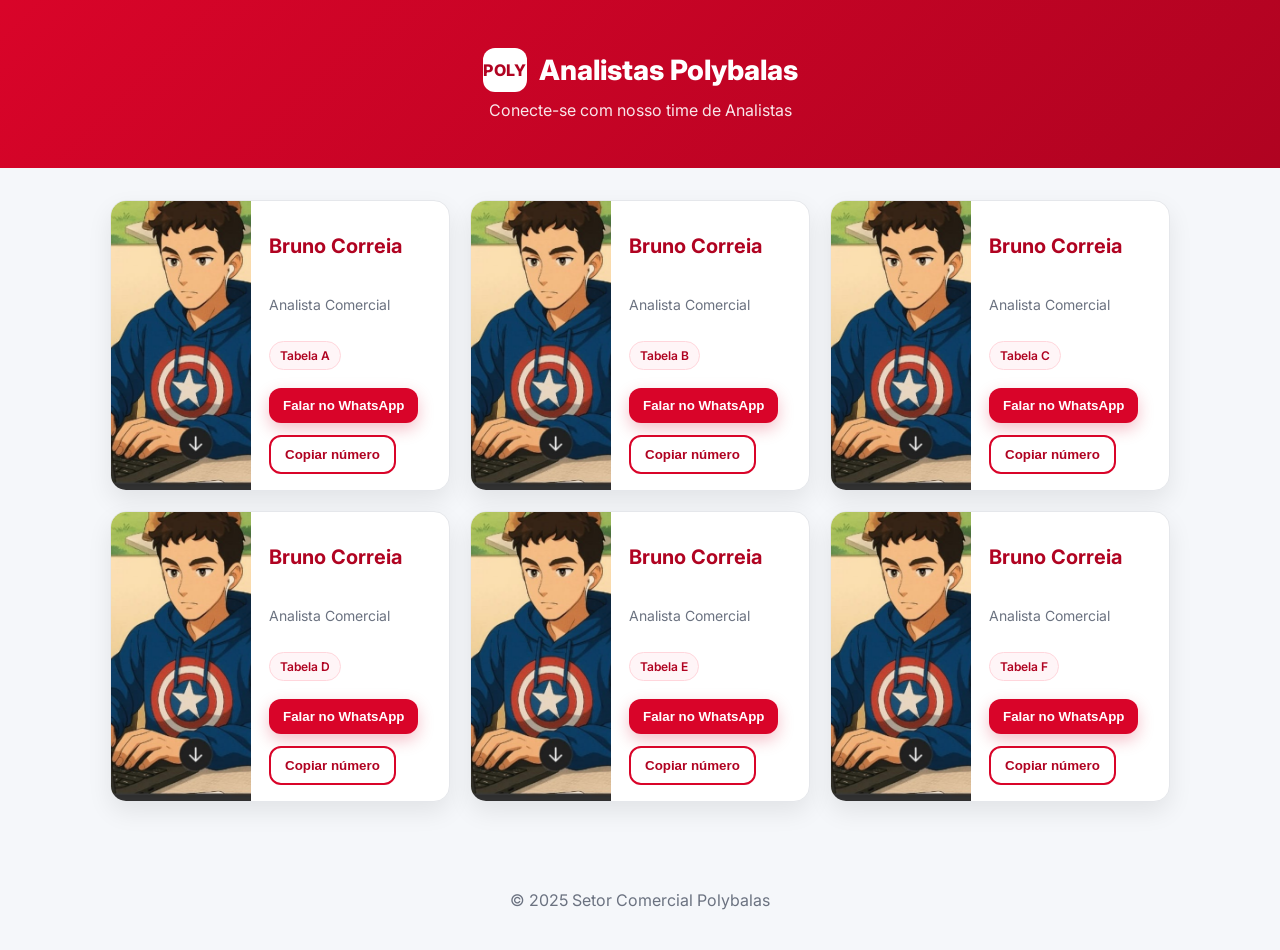
==== index.html @ 0371ad16 "projeto base" ====
<!DOCTYPE html>
<html lang="pt-BR">
<head>
  <meta charset="UTF-8" />
  <meta name="viewport" content="width=device-width, initial-scale=1" />
  <title>Analistas Comerciais</title>
  <link rel="stylesheet" href="styles.css" />
  <link rel="preconnect" href="https://fonts.googleapis.com">
  <link href="https://fonts.googleapis.com/css2?family=Inter:wght@400;600;700&display=swap" rel="stylesheet">
</head>
<body>
  <header class="header">
    <div class="brand">
      <span class="logo">POLY</span>
      <h1>Analistas Polybalas</h1>
    </div>
    <p class="subtitle">Conecte-se com nosso time de Analistas</p>
  </header>

  <main class="container">
    <section class="grid" id="analystsGrid">
      <!-- Cards gerados via JavaScript -->
    </section>
  </main>

  <footer class="footer">
    <p>© 2025 Setor Comercial Polybalas</p>
  </footer>

  <script src="script.js"></script>
</body>
</html>
---- styles.css ----
:root {
  --red-600: #d90429;
  --red-700: #b00321;
  --red-50: #fff5f7;
  --white: #ffffff;
  --gray-100: #f5f7fa;
  --gray-300: #e5e7eb;
  --gray-700: #374151;
  --shadow: 0 10px 25px rgba(0,0,0,0.08);
}

* { box-sizing: border-box; }
html, body { margin: 0; padding: 0; font-family: 'Inter', system-ui, -apple-system, Segoe UI, Roboto, sans-serif; color: var(--gray-700); background: var(--gray-100); }

.header {
  background: linear-gradient(135deg, var(--red-600), var(--red-700));
  color: var(--white);
  padding: 48px 24px;
  text-align: center;
}

.brand {
  display: inline-flex;
  align-items: center;
  gap: 12px;
  justify-content: center;
}

.logo {
  display: inline-grid;
  place-items: center;
  width: 44px;
  height: 44px;
  border-radius: 12px;
  background: var(--white);
  color: var(--red-700);
  font-weight: 800;
  letter-spacing: 0.5px;
}

.header h1 {
  margin: 0;
  font-size: 28px;
  font-weight: 800;
}

.subtitle {
  margin: 8px 0 0;
  opacity: 0.9;
}

.container {
  max-width: 1100px;
  margin: 0 auto;
  padding: 32px 20px 48px;
}

.grid {
  display: grid;
  grid-template-columns: repeat(12, 1fr);
  gap: 20px;
}

.card {
  grid-column: span 12;
  background: var(--white);
  border-radius: 16px;
  box-shadow: var(--shadow);
  overflow: hidden;
  display: grid;
  grid-template-columns: 140px 1fr;
  min-height: 160px;
  border: 1px solid var(--gray-300);
}

.card__image {
  width: 100%;
  height: 100%;
  object-fit: cover;
  background: var(--red-50);
}

.card__body {
  padding: 16px 18px;
  display: grid;
  grid-template-rows: auto auto 1fr auto;
  gap: 8px;
}

.card__name {
  font-size: 20px;
  font-weight: 700;
  color: var(--red-700);
}

.card__role {
  font-size: 14px;
  color: #6b7280;
}

.card__meta {
  display: flex;
  gap: 12px;
  flex-wrap: wrap;
  margin-top: 6px;
}

.badge {
  background: var(--red-50);
  color: var(--red-700);
  border: 1px solid #ffd6dc;
  padding: 6px 10px;
  border-radius: 999px;
  font-size: 12px;
  font-weight: 600;
}

.card__actions {
  margin-top: 10px;
  display: flex;
  gap: 12px;
  flex-wrap: wrap;
}

.btn {
  appearance: none;
  border: none;
  border-radius: 12px;
  padding: 10px 14px;
  font-weight: 700;
  cursor: pointer;
  transition: transform 0.08s ease, box-shadow 0.2s ease, background 0.2s ease;
}

.btn--whatsapp {
  background: var(--red-600);
  color: var(--white);
  box-shadow: 0 6px 16px rgba(217, 4, 41, 0.25);
}

.btn--whatsapp:hover {
  background: var(--red-700);
  transform: translateY(-1px);
}

.btn--outline {
  background: var(--white);
  color: var(--red-700);
  border: 2px solid var(--red-600);
}

.btn--outline:hover {
  background: var(--red-50);
}

.footer {
  text-align: center;
  padding: 24px;
  color: #6b7280;
}

/* Responsividade */
@media (min-width: 640px) {
  .card { grid-column: span 6; }
}

@media (min-width: 960px) {
  .card { grid-column: span 4; }
}
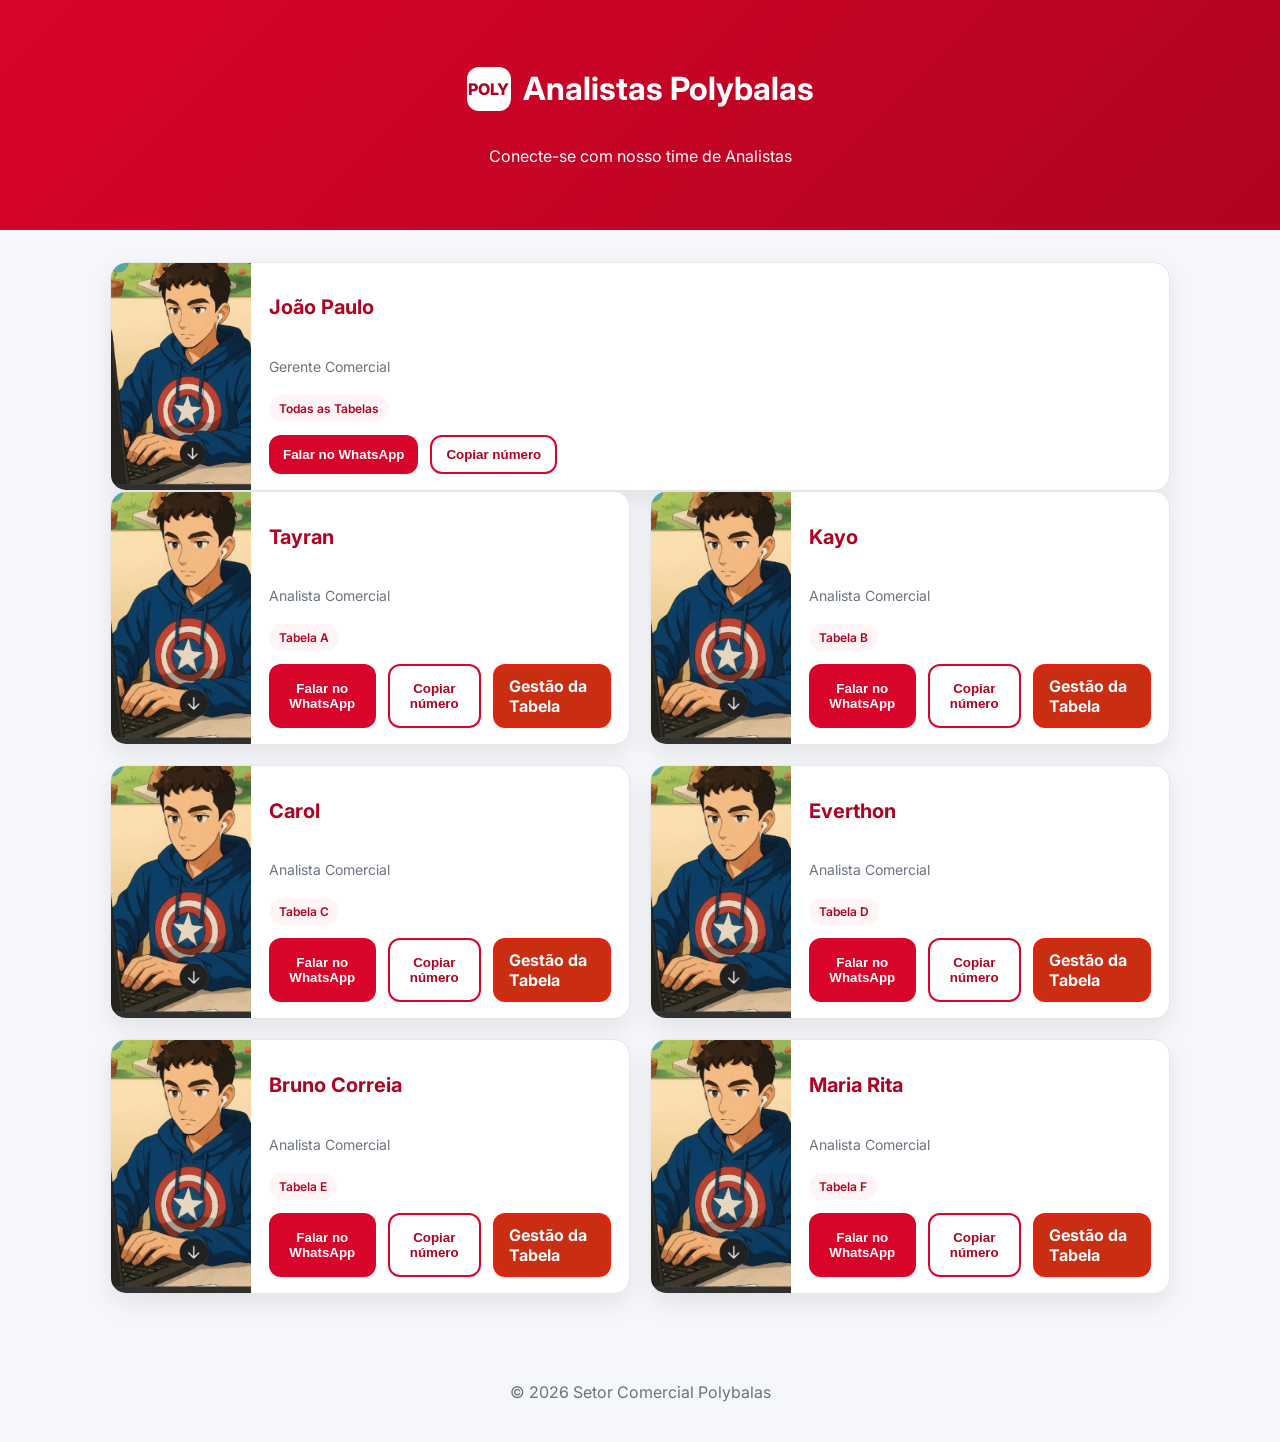
==== commit 993925b3: "pagigina gestores criada" ====
--- a/index.html
+++ b/index.html
@@ -16,15 +16,22 @@
     </div>
     <p class="subtitle">Conecte-se com nosso time de Analistas</p>
   </header>
+  
 
   <main class="container">
+
+
+    <!-- Card do Gerente -->
+    <section id="managerSection"></section>
+
+<!-- Cards dos Analistas -->
     <section class="grid" id="analystsGrid">
       <!-- Cards gerados via JavaScript -->
     </section>
   </main>
 
   <footer class="footer">
-    <p>© 2025 Setor Comercial Polybalas</p>
+    <p>© 2026 Setor Comercial Polybalas</p>
   </footer>
 
   <script src="script.js"></script>
--- a/styles.css
+++ b/styles.css
@@ -10,7 +10,13 @@
 }
 
 * { box-sizing: border-box; }
-html, body { margin: 0; padding: 0; font-family: 'Inter', system-ui, -apple-system, Segoe UI, Roboto, sans-serif; color: var(--gray-700); background: var(--gray-100); }
+
+html, body {
+  margin: 0;
+  font-family: 'Inter', system-ui, sans-serif;
+  background: var(--gray-100);
+  color: var(--gray-700);
+}
 
 .header {
   background: linear-gradient(135deg, var(--red-600), var(--red-700));
@@ -23,35 +29,22 @@
   display: inline-flex;
   align-items: center;
   gap: 12px;
-  justify-content: center;
 }
 
 .logo {
-  display: inline-grid;
-  place-items: center;
   width: 44px;
   height: 44px;
   border-radius: 12px;
   background: var(--white);
   color: var(--red-700);
+  display: grid;
+  place-items: center;
   font-weight: 800;
-  letter-spacing: 0.5px;
-}
-
-.header h1 {
-  margin: 0;
-  font-size: 28px;
-  font-weight: 800;
-}
-
-.subtitle {
-  margin: 8px 0 0;
-  opacity: 0.9;
 }
 
 .container {
   max-width: 1100px;
-  margin: 0 auto;
+  margin: auto;
   padding: 32px 20px 48px;
 }
 
@@ -61,15 +54,15 @@
   gap: 20px;
 }
 
+/* ================= CARDS ================= */
 .card {
   grid-column: span 12;
   background: var(--white);
   border-radius: 16px;
   box-shadow: var(--shadow);
-  overflow: hidden;
   display: grid;
   grid-template-columns: 140px 1fr;
-  min-height: 160px;
+  overflow: hidden;
   border: 1px solid var(--gray-300);
 }
 
@@ -77,13 +70,11 @@
   width: 100%;
   height: 100%;
   object-fit: cover;
-  background: var(--red-50);
 }
 
 .card__body {
   padding: 16px 18px;
   display: grid;
-  grid-template-rows: auto auto 1fr auto;
   gap: 8px;
 }
 
@@ -98,17 +89,9 @@
   color: #6b7280;
 }
 
-.card__meta {
-  display: flex;
-  gap: 12px;
-  flex-wrap: wrap;
-  margin-top: 6px;
-}
-
 .badge {
   background: var(--red-50);
   color: var(--red-700);
-  border: 1px solid #ffd6dc;
   padding: 6px 10px;
   border-radius: 999px;
   font-size: 12px;
@@ -116,41 +99,47 @@
 }
 
 .card__actions {
-  margin-top: 10px;
   display: flex;
   gap: 12px;
-  flex-wrap: wrap;
+  margin-top: 10px;
 }
 
+/* ================= BOTÕES ================= */
 .btn {
-  appearance: none;
-  border: none;
   border-radius: 12px;
   padding: 10px 14px;
   font-weight: 700;
   cursor: pointer;
-  transition: transform 0.08s ease, box-shadow 0.2s ease, background 0.2s ease;
+  border: none;
 }
 
 .btn--whatsapp {
   background: var(--red-600);
   color: var(--white);
-  box-shadow: 0 6px 16px rgba(217, 4, 41, 0.25);
-}
-
-.btn--whatsapp:hover {
-  background: var(--red-700);
-  transform: translateY(-1px);
 }
 
 .btn--outline {
   background: var(--white);
+  border: 2px solid var(--red-600);
   color: var(--red-700);
-  border: 2px solid var(--red-600);
 }
 
-.btn--outline:hover {
-  background: var(--red-50);
+/* ================= GERENTE ================= */
+.manager-card {
+  margin-bottom: 32px;
+}
+
+.manager-card .card {
+  border: 3px solid var(--red-600);
+}
+
+/* ================= RESPONSIVO ================= */
+@media (min-width: 640px) {
+  .card { grid-column: span 4; }
+}
+
+@media (min-width: 960px) {
+  .card { grid-column: span 6; }
 }
 
 .footer {
@@ -159,11 +148,17 @@
   color: #6b7280;
 }
 
-/* Responsividade */
-@media (min-width: 640px) {
-  .card { grid-column: span 6; }
+/* Botão Gestão da Tabela */
+.btn--secondary {
+  background: #c92e12;
+  color: #fbfcfd;
+  border: 2px solid #f01c0c;
+  text-decoration: none;
+  display: inline-flex;
+  align-items: center;
+  justify-content: center;
 }
 
-@media (min-width: 960px) {
-  .card { grid-column: span 4; }
-}
+.btn--secondary:hover {
+  background: #e5e7eb;
+}
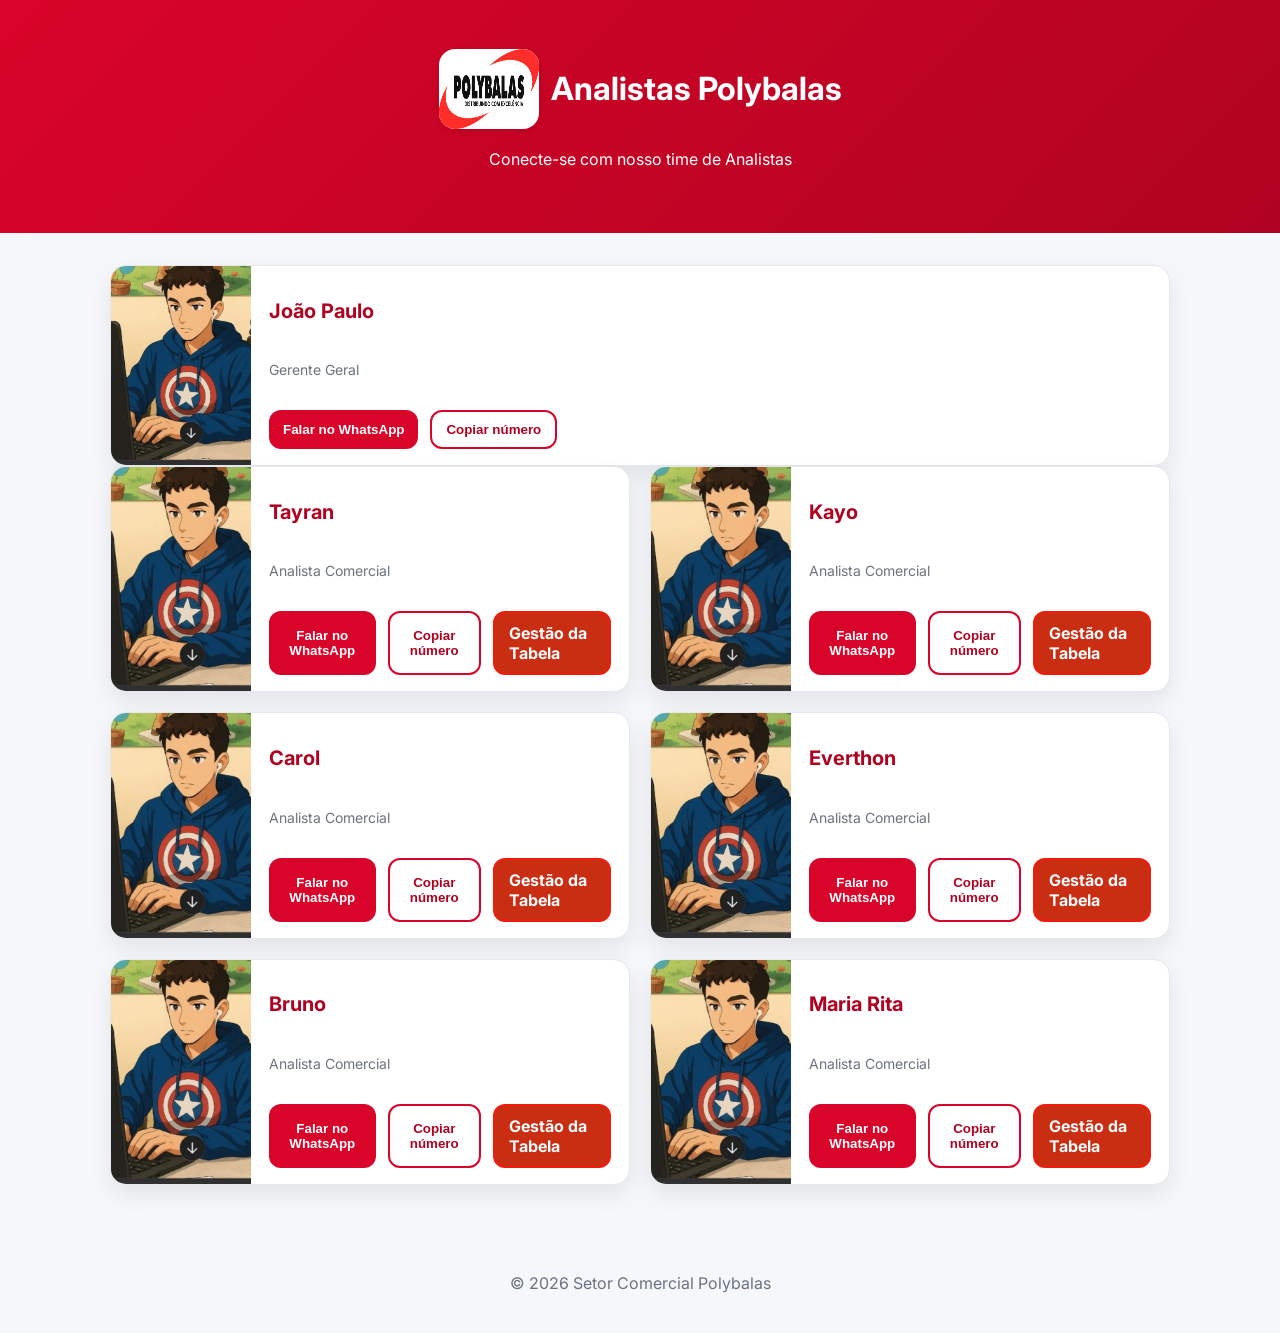
==== commit 2e6b76a8: "mudança da logo" ====
--- a/index.html
+++ b/index.html
@@ -11,7 +11,8 @@
 <body>
   <header class="header">
     <div class="brand">
-      <span class="logo">POLY</span>
+      <img src="logo_polybalas.webp" alt="Logo Poly" class="logo" />
+
       <h1>Analistas Polybalas</h1>
     </div>
     <p class="subtitle">Conecte-se com nosso time de Analistas</p>
--- a/styles.css
+++ b/styles.css
@@ -32,15 +32,27 @@
 }
 
 .logo {
-  width: 44px;
+  width: 44px;       /* mantém o tamanho original */
   height: 44px;
-  border-radius: 12px;
-  background: var(--white);
-  color: var(--red-700);
-  display: grid;
-  place-items: center;
-  font-weight: 800;
+  border-radius: 12px; /* mantém cantos arredondados */
+  overflow: hidden;   /* garante que a imagem não "vaze" do arredondamento */
+  display: flex;      /* flex ajuda a centralizar a imagem dentro do container */
+  align-items: center;
+  justify-content: center;
 }
+
+.logo {
+  width: 100px;          /* aumenta o tamanho da logo */
+  height: 80px;
+  border-radius: 16px;  /* mantém cantos arredondados */
+  background: #ffffff;  /* fundo branco */
+  display: flex;        /* centraliza a imagem */
+  align-items: center;
+  justify-content: center;
+  overflow: hidden;     /* garante que a imagem não "vaze" do container */
+  box-shadow: 0 2px 6px rgba(0,0,0,0.1); /* opcional: sombra leve para destacar */
+}
+
 
 .container {
   max-width: 1100px;
@@ -130,7 +142,7 @@
 }
 
 .manager-card .card {
-  border: 3px solid var(--red-600);
+  border: px solid var(--red-600);
 }
 
 /* ================= RESPONSIVO ================= */
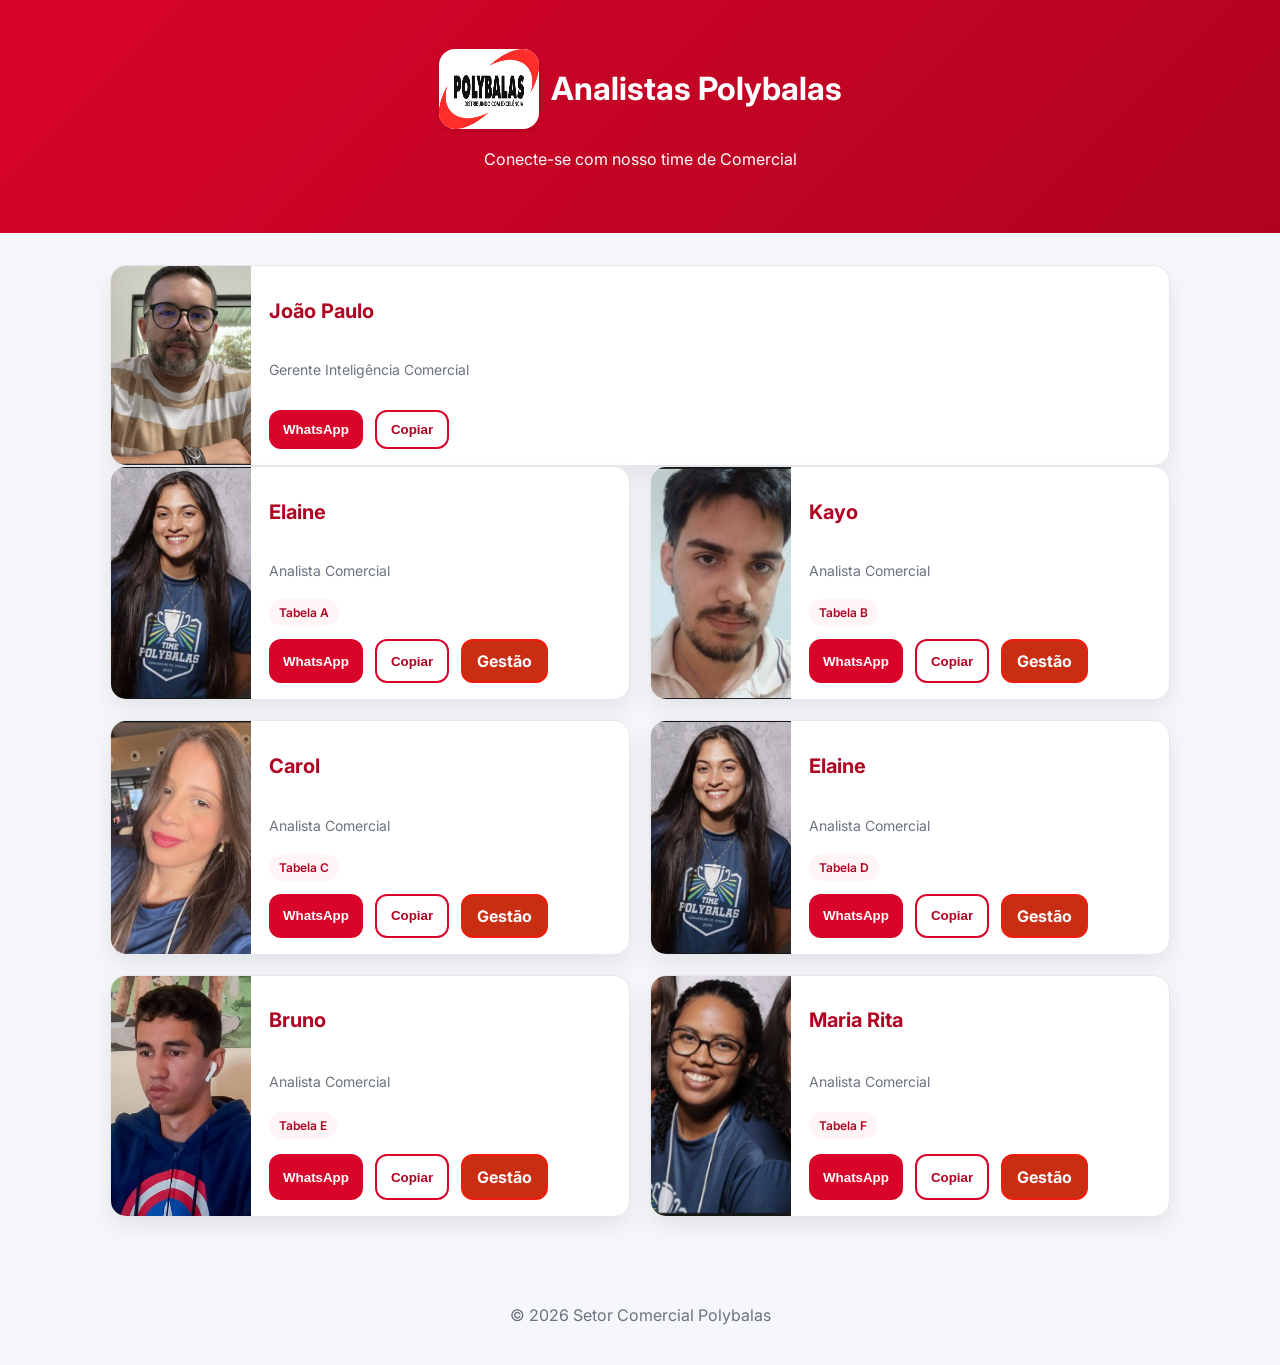
==== commit e5df8096: "versão pronta2" ====
--- a/index.html
+++ b/index.html
@@ -15,7 +15,7 @@
 
       <h1>Analistas Polybalas</h1>
     </div>
-    <p class="subtitle">Conecte-se com nosso time de Analistas</p>
+    <p class="subtitle">Conecte-se com nosso time de Comercial</p>
   </header>
   
 
@@ -35,6 +35,8 @@
     <p>© 2026 Setor Comercial Polybalas</p>
   </footer>
 
-  <script src="script.js"></script>
+  <script src="dados.js"></script>
+  <script src="ui.js"></script>
+  <script src="app.js"></script>
 </body>
 </html>
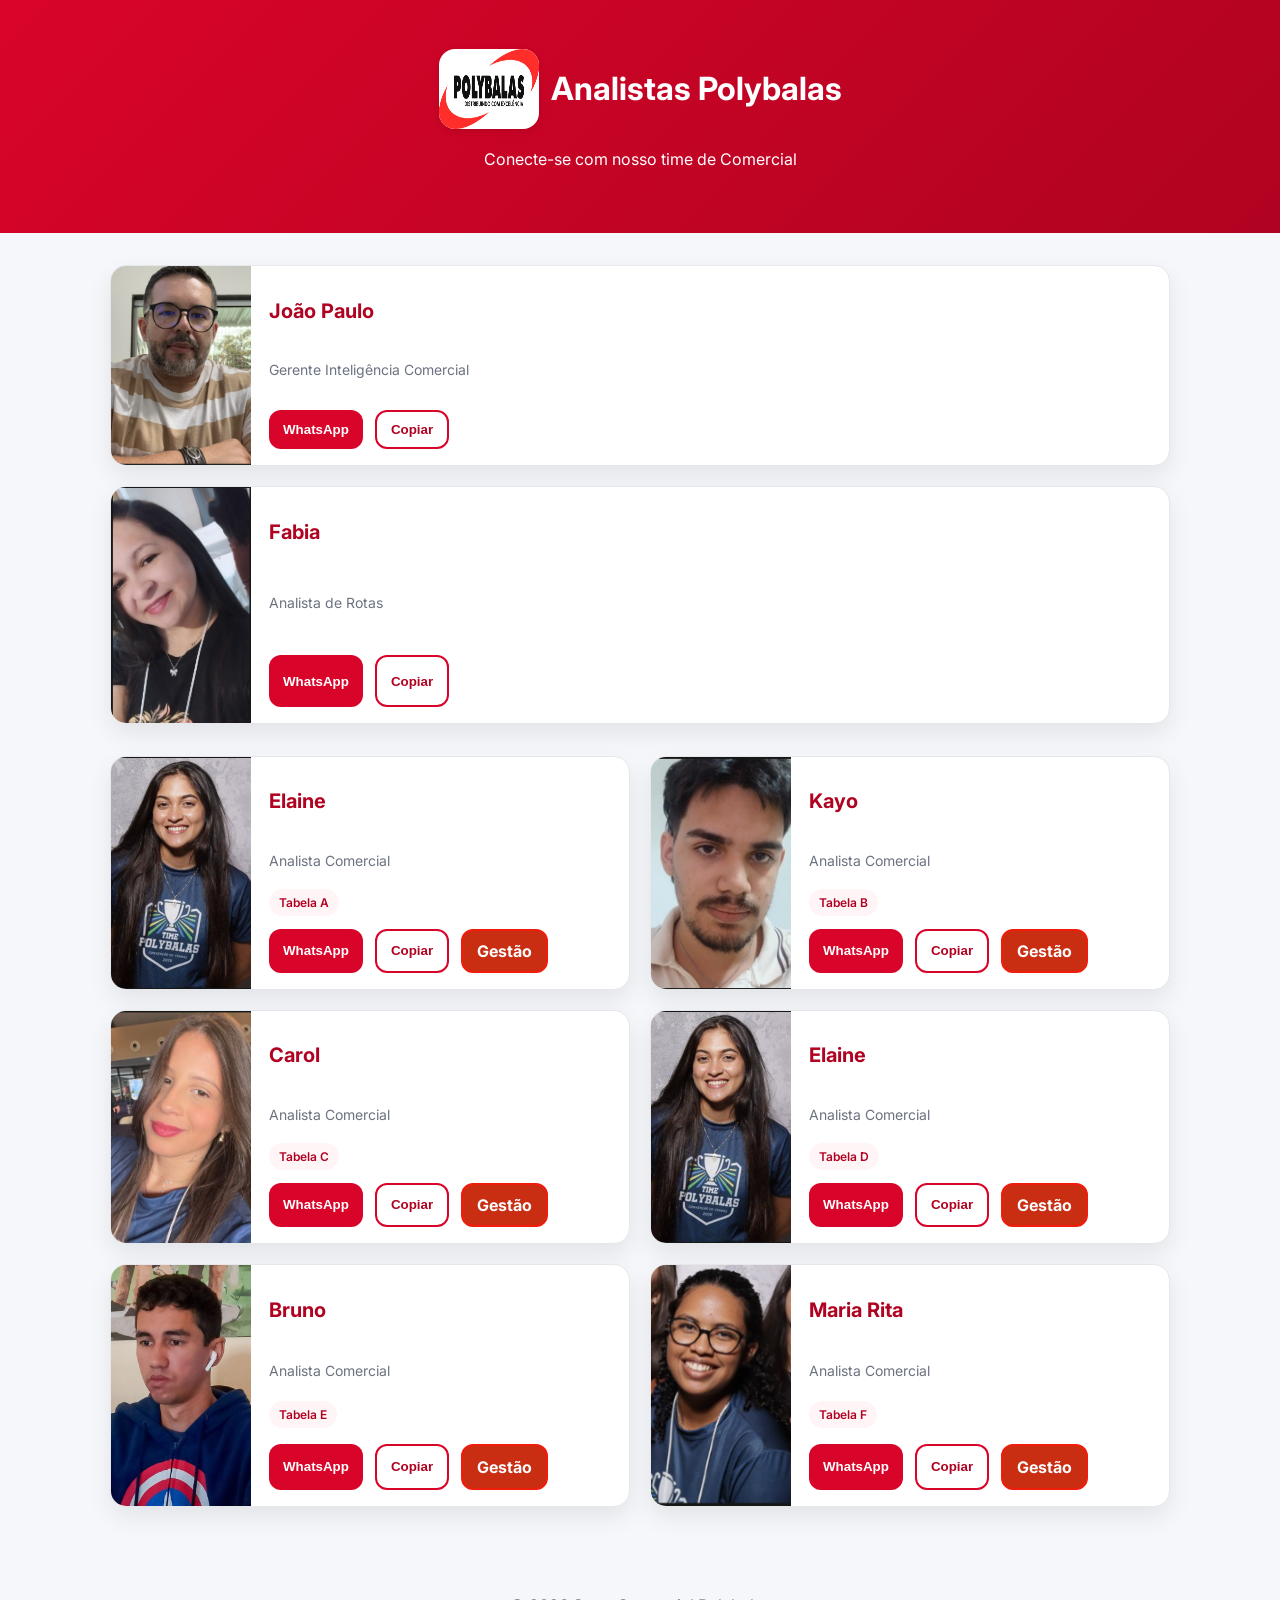
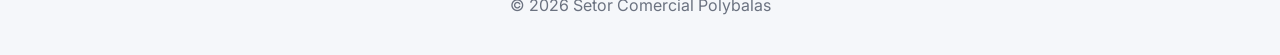
==== commit 3a18d79a: "organizei estrutura de pastas" ====
--- a/index.html
+++ b/index.html
@@ -11,7 +11,7 @@
 <body>
   <header class="header">
     <div class="brand">
-      <img src="logo_polybalas.webp" alt="Logo Poly" class="logo" />
+      <img src="images/logo_polybalas.webp" alt="Logo Poly" class="logo" />
 
       <h1>Analistas Polybalas</h1>
     </div>
--- a/styles.css
+++ b/styles.css
@@ -173,4 +173,17 @@
 
 .btn--secondary:hover {
   background: #e5e7eb;
+}
+
+.manager-grid {
+  display: grid;
+  grid-template-columns: 1fr;
+  gap: 20px;
+  margin-bottom: 32px;
+}
+
+@media (min-width: 768px) {
+  .manager-grid {
+    grid-template-columns: 1fr 1fr;
+  }
 }
